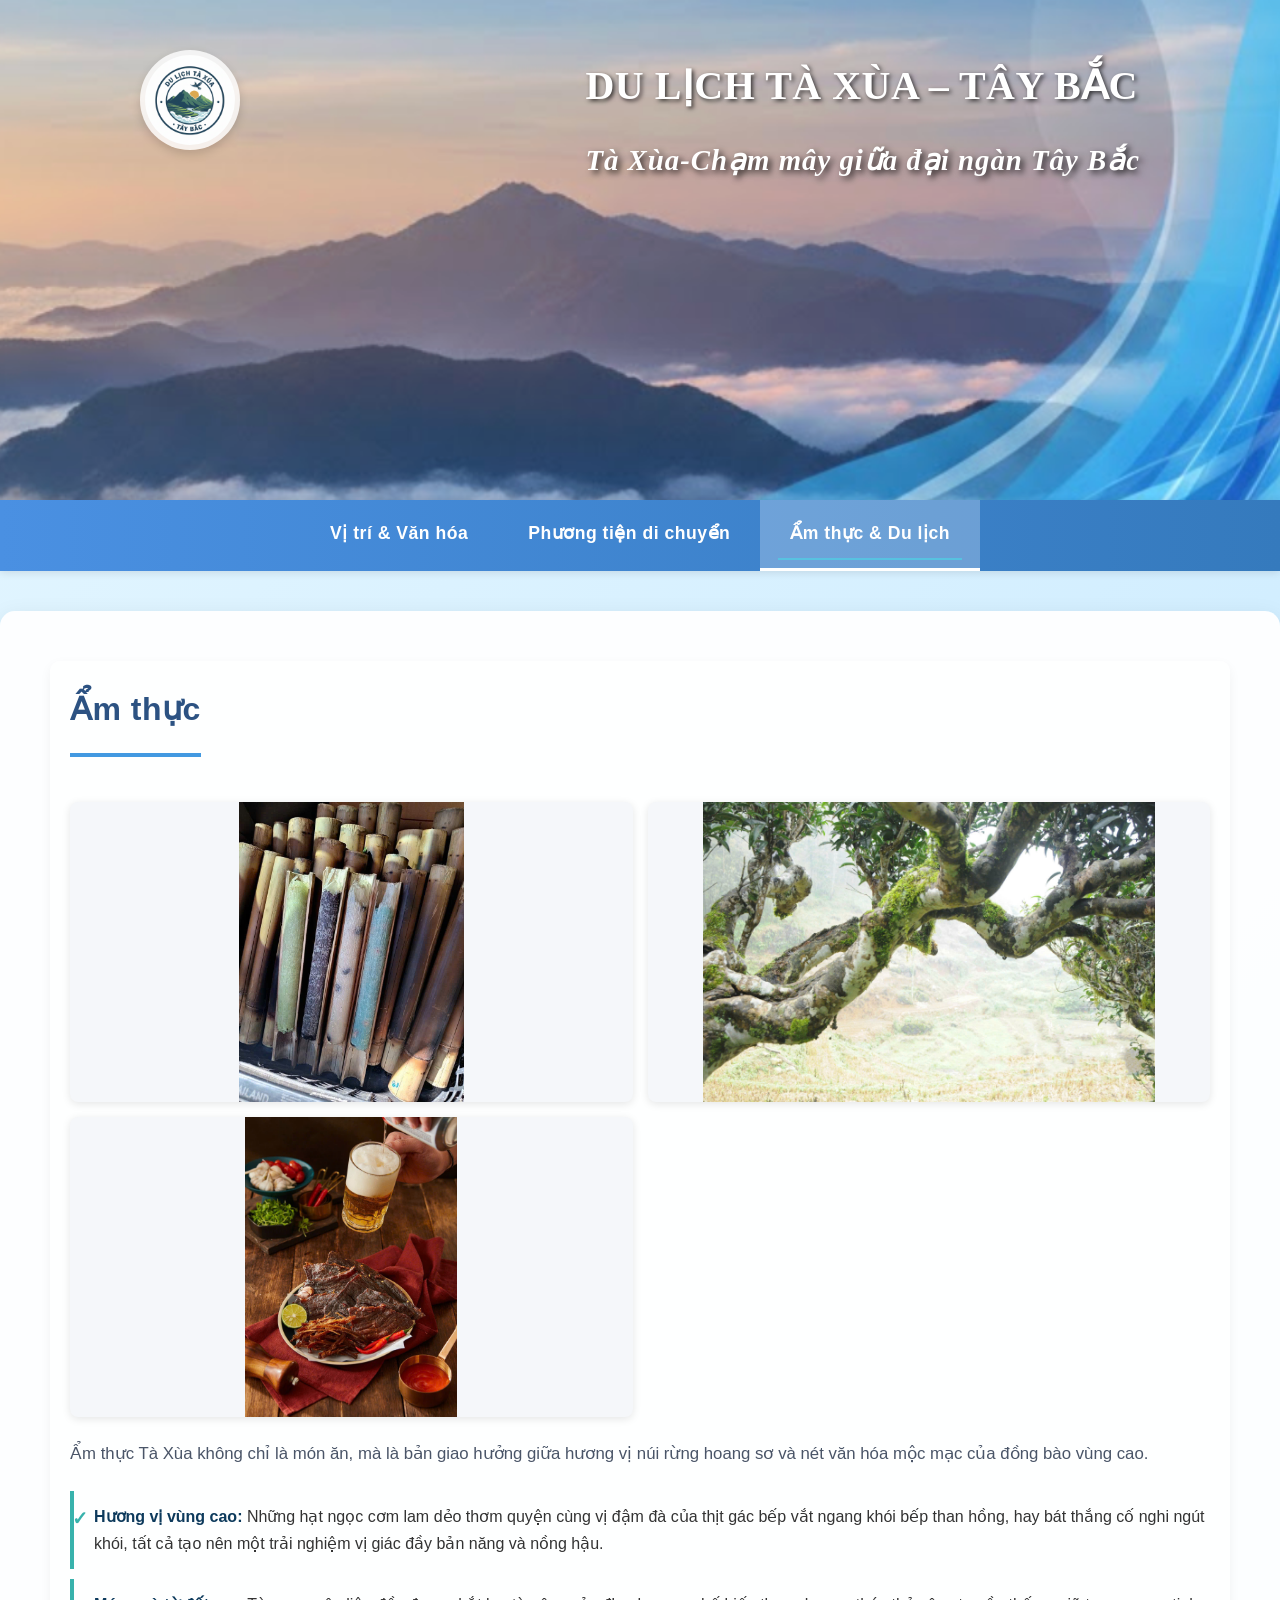
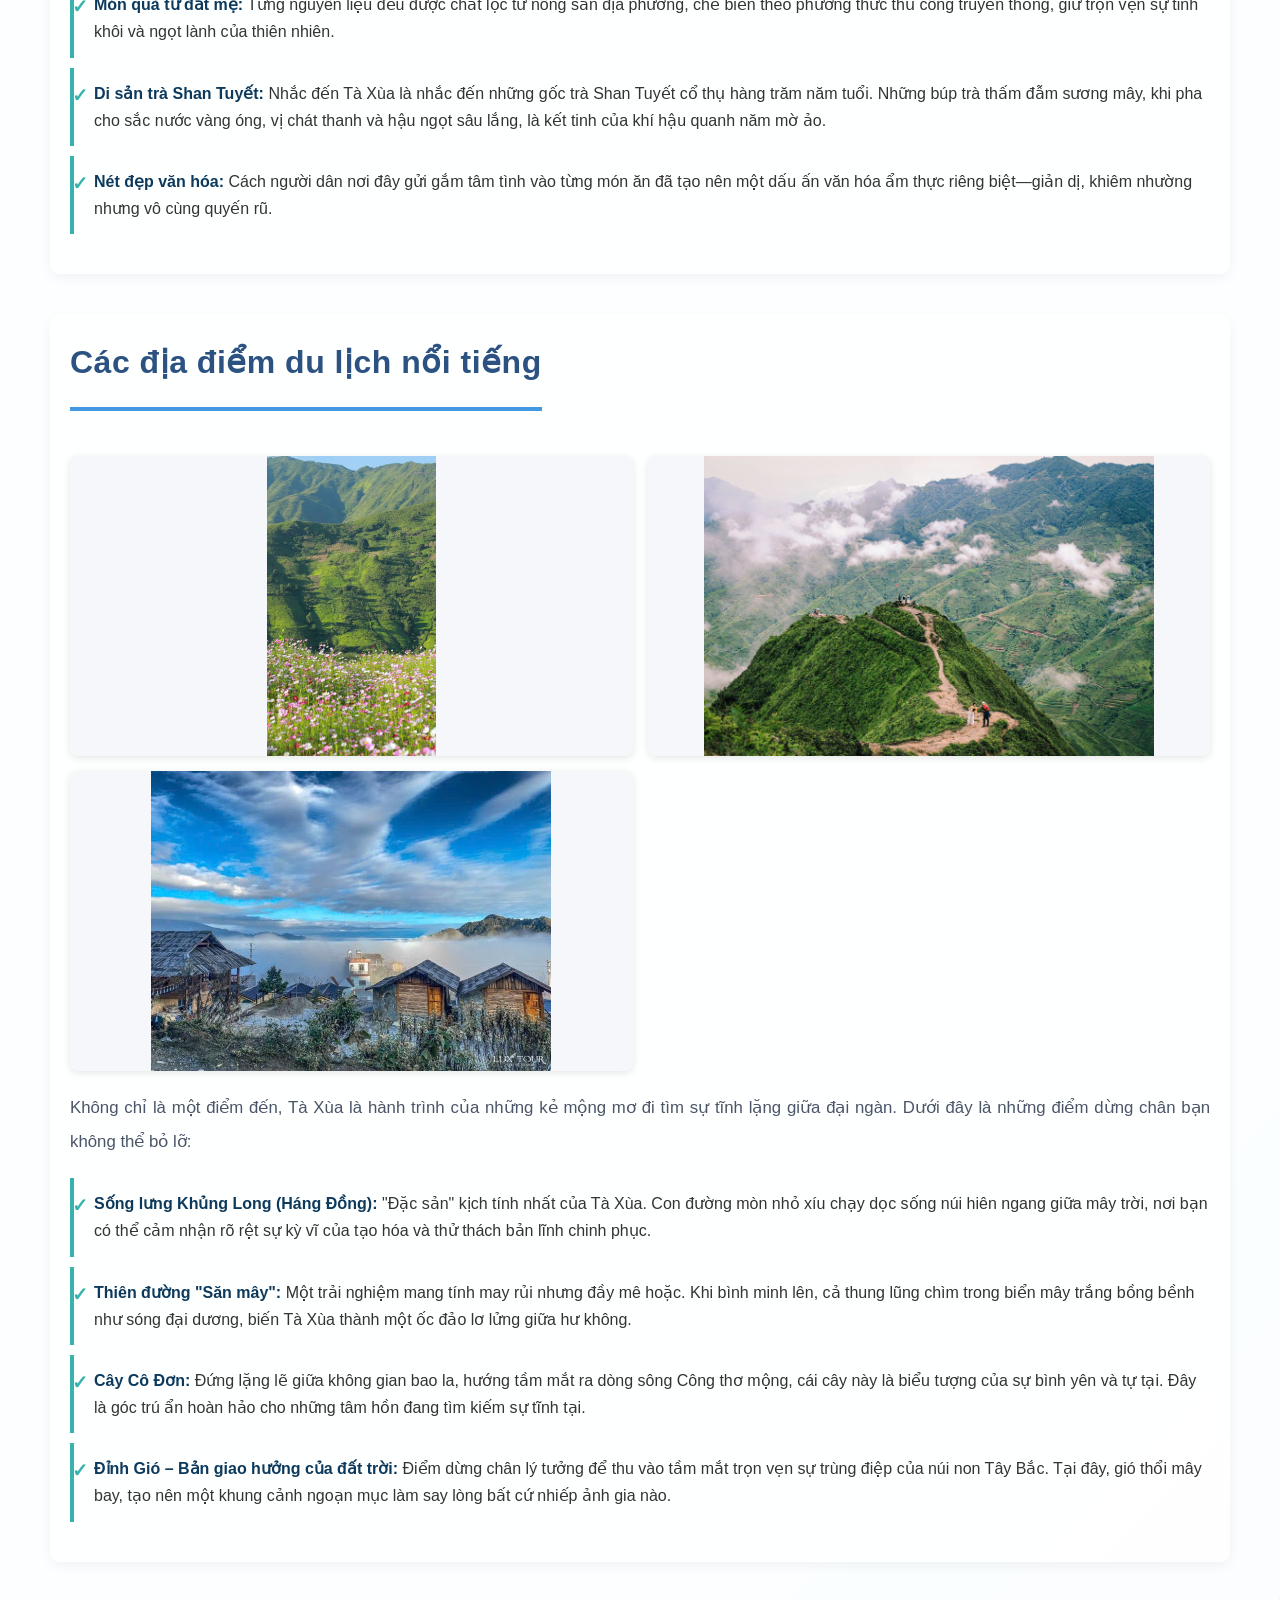
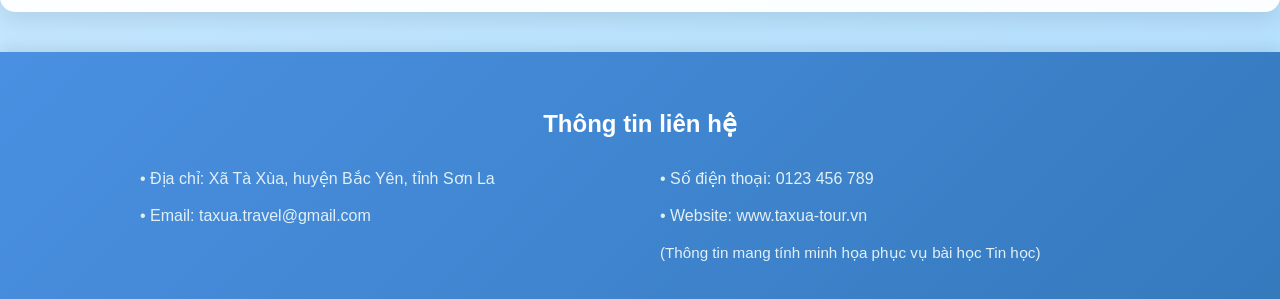
==== amthuc.html @ edf97ed2 "Initial commit" ====
<!DOCTYPE html>
<html lang="vi">
<head>
    <meta charset="UTF-8">
    <meta name="viewport" content="width=device-width, initial-scale=1.0">
    <title>Ẩm thực & Du lịch – Tà Xùa</title>
    <link rel="stylesheet" href="css/style.css">
</head>
<body>

<header>
    <div class="header-content">
        <div>
            <h1>Du Lịch Tà Xùa – Tây Bắc</h1>
            <p class="tagline">Tà Xùa-Chạm mây giữa đại ngàn Tây Bắc</p>
        </div>
        <img src="images/logoWeb.png" alt="Logo Tà Xùa" class="logo">
    </div>
</header>

<nav class="navbar">
    <div class="nav-container">
        <a href="index.html" class="nav-link">Vị trí & Văn hóa</a>
        <a href="dichuyen.html" class="nav-link">Phương tiện di chuyển</a>
        <a href="amthuc.html" class="nav-link active">Ẩm thực & Du lịch</a>
    </div>
</nav>

<main>
    <section class="section">
        <h2>Ẩm thực</h2>
        <div class="image-grid">
            <img src="images/amthuc1.jpg" alt="Món ăn truyền thống Tà Xùa">
            <img src="images/amthuc2.jpg" alt="Cơm lam và thịt gác bếp">
            <img src="images/amthuc3.jpg" alt="Trà Shan Tuyết cổ thụ">
        </div>
        <p>
            Ẩm thực Tà Xùa không chỉ là món ăn, mà là bản giao hưởng giữa hương vị núi rừng hoang sơ
            và nét văn hóa mộc mạc của đồng bào vùng cao.
        </p>
        <ul class="feature-list">
            <li><strong>Hương vị vùng cao:</strong> Những hạt ngọc cơm lam dẻo thơm quyện cùng vị đậm đà của thịt gác bếp vắt ngang khói bếp than hồng, hay bát thắng cố nghi ngút khói, tất cả tạo nên một trải nghiệm vị giác đầy bản năng và nồng hậu.</li>
            <li><strong>Món quà từ đất mẹ:</strong> Từng nguyên liệu đều được chắt lọc từ nông sản địa phương, chế biến theo phương thức thủ công truyền thống, giữ trọn vẹn sự tinh khôi và ngọt lành của thiên nhiên.</li>
            <li><strong>Di sản trà Shan Tuyết:</strong> Nhắc đến Tà Xùa là nhắc đến những gốc trà Shan Tuyết cổ thụ hàng trăm năm tuổi. Những búp trà thấm đẫm sương mây, khi pha cho sắc nước vàng óng, vị chát thanh và hậu ngọt sâu lắng, là kết tinh của khí hậu quanh năm mờ ảo.</li>
            <li><strong>Nét đẹp văn hóa:</strong> Cách người dân nơi đây gửi gắm tâm tình vào từng món ăn đã tạo nên một dấu ấn văn hóa ẩm thực riêng biệt—giản dị, khiêm nhường nhưng vô cùng quyến rũ.</li>
        </ul>
    </section>

    <section class="section">
        <h2>Các địa điểm du lịch nổi tiếng</h2>
        <div class="image-grid">
            <img src="images/diadiemdulich.jpg" alt="Địa điểm du lịch Tà Xùa">
            <img src="images/sanmay.jpg" alt="Biển mây Tà Xùa">
            <img src="images/dinhgio1.jpg" alt="Đỉnh Gió">
        </div>
        <p>
            Không chỉ là một điểm đến, Tà Xùa là hành trình của những kẻ mộng mơ đi tìm sự tĩnh lặng giữa đại ngàn.
            Dưới đây là những điểm dừng chân bạn không thể bỏ lỡ:
        </p>
        <ul class="feature-list">
            <li><strong>Sống lưng Khủng Long (Háng Đồng):</strong> "Đặc sản" kịch tính nhất của Tà Xùa. Con đường mòn nhỏ xíu chạy dọc sống núi hiên ngang giữa mây trời, nơi bạn có thể cảm nhận rõ rệt sự kỳ vĩ của tạo hóa và thử thách bản lĩnh chinh phục.</li>
            <li><strong>Thiên đường "Săn mây":</strong> Một trải nghiệm mang tính may rủi nhưng đầy mê hoặc. Khi bình minh lên, cả thung lũng chìm trong biển mây trắng bồng bềnh như sóng đại dương, biến Tà Xùa thành một ốc đảo lơ lửng giữa hư không.</li>
            <li><strong>Cây Cô Đơn:</strong> Đứng lặng lẽ giữa không gian bao la, hướng tầm mắt ra dòng sông Công thơ mộng, cái cây này là biểu tượng của sự bình yên và tự tại. Đây là góc trú ẩn hoàn hảo cho những tâm hồn đang tìm kiếm sự tĩnh tại.</li>
            <li><strong>Đỉnh Gió – Bản giao hưởng của đất trời:</strong> Điểm dừng chân lý tưởng để thu vào tầm mắt trọn vẹn sự trùng điệp của núi non Tây Bắc. Tại đây, gió thổi mây bay, tạo nên một khung cảnh ngoạn mục làm say lòng bất cứ nhiếp ảnh gia nào.</li>
        </ul>
    </section>
</main>

<footer>
    <h3>Thông tin liên hệ</h3>
    <div class="footer-content">
        <div class="footer-column">
            <ul>
                <li>• Địa chỉ: Xã Tà Xùa, huyện Bắc Yên, tỉnh Sơn La</li>
                <li>• Email: taxua.travel@gmail.com</li>
            </ul>
        </div>
        <div class="footer-column">
            <ul>
                <li>• Số điện thoại: 0123 456 789</li>
                <li>• Website: www.taxua-tour.vn</li>
            </ul>
            <p>(Thông tin mang tính minh họa phục vụ bài học Tin học)</p>
        </div>
    </div>
</footer>

<button id="back-to-top" title="Back to Top">↑</button>

<script>
    const backToTopButton = document.getElementById('back-to-top');

    window.addEventListener('scroll', () => {
        if (window.pageYOffset > 300) {
            backToTopButton.classList.add('show');
        } else {
            backToTopButton.classList.remove('show');
        }
    });

    backToTopButton.addEventListener('click', () => {
        window.scrollTo({
            top: 0,
            behavior: 'smooth'
        });
    });
</script>

</body>
</html>
---- css/style.css ----
* {
    margin: 0;
    padding: 0;
    box-sizing: border-box;
}

body {
    font-family: 'Segoe UI', Tahoma, Geneva, Verdana, sans-serif;
    line-height: 1.8;
    color: #2d3748; /* Darker for better contrast */
    background: linear-gradient(135deg, #e6f7ff 0%, #b3e0ff 100%); /* Lighter blue gradient */
    min-height: 100vh;
}

header {
    background: url('../images/background1.png');
    background-size: cover;
    background-position: center;
    background-repeat: no-repeat;
    color: white;
    padding: 50px 20px;
    text-align: center;
    box-shadow: 0 4px 15px rgba(0, 0, 0, 0.2);
    min-height: 500px;
}

.header-content {
    display: flex;
    align-items: center;
    justify-content: flex-end;
    gap: 20px;
    max-width: 1000px;
    margin: 0 auto;
    position: relative;
}

header .logo {
    position: absolute;
    top: 0;
    left: 0;
    width: 100px;
    height: 100px;
    border-radius: 50%;
    background: rgba(255, 255, 255, 0.8);
    padding: 5px;
    object-fit: contain;
    box-shadow: 0 4px 10px rgba(0, 0, 0, 0.15);
}

.header-content > div {
    text-align: left;
}

header h2 {
    font-size: 1.5em;
    font-weight: 600;
    margin-top: 15px;
    text-shadow: 1px 1px 3px rgba(0, 0, 0, 0.7);
    font-family: 'Georgia', serif;
}

header h1 {
    font-size: 2.5em;
    font-weight: 700;
    margin-bottom: 8px;
    letter-spacing: 0.5px;
    text-shadow: 2px 2px 4px rgba(0, 0, 0, 0.7);
    font-family: 'Georgia', serif;
    text-transform: uppercase;
}

.tagline {
    font-size: 1.8em;
    font-style: italic;
    opacity: 1;
    color: #ffffff;
    font-weight: 600;
    text-shadow: 3px 3px 6px rgba(0, 0, 0, 0.8);
    letter-spacing: 1px;
    margin-top: 10px;
    font-family: 'Georgia', serif;
}

.navbar {
    background: linear-gradient(90deg, #4a90e2 0%, #357abd 100%); /* Bright blue gradient */
    padding: 0;
    box-shadow: 0 2px 8px rgba(0, 0, 0, 0.1);
    position: sticky;
    top: 0;
    z-index: 100;
}

.nav-container {
    display: flex;
    justify-content: center;
    max-width: 1000px;
    margin: 0 auto;
    flex-wrap: wrap;
}

.nav-link {
    color: #ffffff; /* Pure white for clarity */
    padding: 18px 30px;
    text-decoration: none;
    font-weight: 600; /* Bolder font */
    font-size: 1.1em;
    transition: all 0.3s ease;
    border-bottom: 3px solid transparent;
    display: inline-block;
    position: relative;
    letter-spacing: 0.5px; /* Slight spacing */
}

.nav-link:hover {
    background-color: rgba(255, 255, 255, 0.2);
    border-bottom-color: #ffffff;
    transform: translateY(-3px);
    color: #ffffff;
}

.nav-link.active {
    background-color: rgba(255, 255, 255, 0.25);
    border-bottom-color: #ffffff;
    font-weight: 700;
    color: #ffffff;
}

.nav-link::after {
    content: "";
    position: absolute;
    left: 18px;
    right: 18px;
    bottom: 8px;
    height: 2px;
    background: rgba(79, 209, 229, 0.7);
    transform: scaleX(0);
    transform-origin: center;
    transition: transform 0.3s ease;
}

.nav-link:hover::after,
.nav-link.active::after {
    transform: scaleX(1);
}

main {
    padding: 50px 50px;
    max-width: 100%; /* Full width */
    margin: 0 auto;
    background: rgba(255, 255, 255, 0.95); /* Semi-transparent white */
    border-radius: 15px;
    box-shadow: 0 8px 25px rgba(0, 0, 0, 0.1);
    margin-top: 40px;
    margin-bottom: 40px;
}

.section {
    margin-bottom: 40px;
    background: rgba(255, 255, 255, 0.8);
    padding: 20px;
    border-radius: 10px;
    box-shadow: 0 4px 12px rgba(0, 0, 0, 0.05);
}

.section:last-child {
    margin-bottom: 0;
}

.hero-nav p {
    margin-bottom: 18px;
}

.cta-buttons {
    display: flex;
    gap: 14px;
    flex-wrap: wrap;
}

.btn {
    display: inline-flex;
    align-items: center;
    justify-content: center;
    padding: 12px 20px;
    border-radius: 999px;
    font-weight: 600;
    text-decoration: none;
    transition: all 0.25s ease;
    box-shadow: 0 6px 16px rgba(0, 0, 0, 0.1);
}

.btn-primary {
    color: #ffffff;
    background: linear-gradient(135deg, #1e4d6b 0%, #38b2ac 100%);
}

.btn-secondary {
    color: #1e4d6b;
    background: #e6fffb;
    border: 1px solid #9ae6b4;
}

.btn:hover {
    transform: translateY(-2px);
    box-shadow: 0 10px 20px rgba(56, 178, 172, 0.2);
}

h2 {
    color: #2c5282; /* Darker blue */
    font-size: 2em;
    margin-bottom: 25px;
    padding-bottom: 15px;
    border-bottom: 4px solid #4299e1; /* Bright blue */
    display: inline-block;
    font-weight: 700; /* Bolder */
    letter-spacing: 0.5px;
}

h3 {
    color: #2c7a7b;
    font-size: 1.3em;
    margin-top: 20px;
    margin-bottom: 12px;
    font-weight: 600;
}

p {
    margin-bottom: 18px;
    text-align: justify;
    color: #4a5568; /* Darker gray for readability */
    line-height: 2;
    font-size: 1.05em;
}

.feature-list {
    list-style: none;
    padding: 0;
    margin: 20px 0;
}

.feature-list li {
    padding: 12px 0 12px 30px;
    position: relative;
    color: #333;
    line-height: 1.7;
    margin-bottom: 10px;
    border-left: 4px solid #38b2ac;
    padding-left: 20px;
}

.feature-list li:before {
    content: "✓";
    position: absolute;
    left: -2px;
    color: #38b2ac;
    font-weight: bold;
    font-size: 1.2em;
}

.card {
    background: linear-gradient(135deg, #f5f7fa 0%, #e9ecf1 100%);
    padding: 25px;
    border-radius: 8px;
    margin-bottom: 20px;
    border-left: 5px solid #38b2ac;
    box-shadow: 0 2px 8px rgba(0, 0, 0, 0.05);
    transition: all 0.3s ease;
}

.card:hover {
    box-shadow: 0 4px 12px rgba(56, 178, 172, 0.15);
    transform: translateY(-2px);
}

.card h3 {
    color: #1e4d6b;
    margin-top: 0;
}

.card.alert {
    border-left-color: #f56565;
    background: linear-gradient(135deg, #fff5f5 0%, #fed7d7 100%);
}

.card.alert h3 {
    color: #c53030;
}

strong {
    color: #0d3a5c;
    font-weight: 700;
}

footer {
    background: linear-gradient(135deg, #4a90e2 0%, #357abd 100%);
    color: white;
    text-align: center;
    padding: 30px 20px;
    margin-top: 0;
    box-shadow: 0 -4px 15px rgba(0, 0, 0, 0.1);
}

.footer-content {
    max-width: 1000px;
    margin: 0 auto;
    display: grid;
    grid-template-columns: 1fr 1fr;
    gap: 40px;
    align-items: start;
}

footer p {
    color: #e2f0f5;
    margin-bottom: 8px;
    font-size: 0.95em;
}

footer p:last-child {
    margin-bottom: 0;
    font-weight: 500;
}

footer h3 {
    color: #ffffff;
    font-size: 1.5em;
    margin-bottom: 20px;
    font-weight: 600;
    text-align: center;
}

footer ul {
    list-style: none;
    padding: 0;
    margin: 0;
}

footer li {
    color: #e2f0f5;
    margin-bottom: 8px;
    font-size: 1em;
    text-align: left;
}

.footer-column {
    text-align: left;
}

#back-to-top {
    position: fixed;
    bottom: 20px;
    right: 20px;
    width: 50px;
    height: 50px;
    background: #4a90e2;
    color: white;
    border: none;
    border-radius: 50%;
    font-size: 20px;
    cursor: pointer;
    opacity: 0;
    visibility: hidden;
    transition: all 0.3s ease;
    z-index: 1000;
    box-shadow: 0 4px 10px rgba(0, 0, 0, 0.3);
}

#back-to-top.show {
    opacity: 1;
    visibility: visible;
}

#back-to-top:hover {
    background: #357abd;
    transform: translateY(-2px);
}

/* Image Styles */
.section-image {
    width: 100%;
    max-width: 600px;
    height: auto;
    border-radius: 8px;
    box-shadow: 0 4px 12px rgba(0, 0, 0, 0.1);
    margin: 20px auto;
    display: block;
}

.image-grid {
    display: grid;
    grid-template-columns: repeat(auto-fit, minmax(400px, 1fr));
    gap: 15px;
    margin: 20px 0;
    width: 100%;
}

.image-grid img {
    width: 100%;
    height: 300px;
    object-fit: contain;
    background: #f5f7fa;
    border-radius: 8px;
    box-shadow: 0 2px 8px rgba(0, 0, 0, 0.1);
    transition: transform 0.3s ease;
}

.image-grid img:hover {
    transform: scale(1.05);
}

/* Slideshow Styles */
.slideshow-container {
    position: relative;
    width: 100%;
    max-width: 600px;
    margin: 20px auto;
    overflow: hidden;
    border-radius: 8px;
    box-shadow: 0 4px 12px rgba(0, 0, 0, 0.1);
}

.slideshow {
    display: flex;
    width: 300%; /* 3 images */
    animation: slide 12s infinite;
}

.slideshow img {
    width: 33.333%; /* 1/3 for 3 images */
    height: 300px;
    object-fit: contain; /* Full image, no crop */
    background: #f5f7fa; /* Background for spacing */
    flex-shrink: 0;
}

.slideshow-4 {
    width: 400%; /* 4 images */
    animation: slide4 16s infinite;
}

.slideshow-4 img {
    width: 25%; /* 1/4 for 4 images */
    height: 300px;
    object-fit: contain; /* Full image, no crop */
    background: #f5f7fa; /* Background for spacing */
    flex-shrink: 0;
}

@keyframes slide4 {
    0% { transform: translateX(0); }
    25% { transform: translateX(-25%); }
    50% { transform: translateX(-50%); }
    75% { transform: translateX(-75%); }
    100% { transform: translateX(0); }
}

@keyframes slide {
    0% { transform: translateX(0); }
    33% { transform: translateX(-33.333%); }
    66% { transform: translateX(-66.666%); }
    100% { transform: translateX(0); }
}

.slideshow-container:hover .slideshow {
    animation-play-state: paused;
}

/* Navigation Buttons */
.slideshow-container .prev, .slideshow-container .next {
    position: absolute;
    top: 50%;
    transform: translateY(-50%);
    background: rgba(0, 0, 0, 0.5);
    color: white;
    border: none;
    padding: 10px;
    cursor: pointer;
    border-radius: 50%;
    font-size: 18px;
    z-index: 10;
    transition: background 0.3s;
}

.slideshow-container .prev:hover, .slideshow-container .next:hover {
    background: rgba(0, 0, 0, 0.8);
}

.slideshow-container .prev {
    left: 10px;
}

.slideshow-container .next {
    right: 10px;
}

/* Responsive Design */
@media (max-width: 768px) {
    .header-content {
        flex-direction: column;
        gap: 15px;
    }

    header h1 {
        font-size: 1.6em;
    }

    .nav-link {
        padding: 12px 15px;
        font-size: 0.9em;
    }

    .cta-buttons {
        flex-direction: column;
        align-items: stretch;
    }

    .btn {
        width: 100%;
    }

    main {
        padding: 25px 15px;
    }

    h2 {
        font-size: 1.5em;
    }

    h3 {
        font-size: 1.1em;
    }

    .card {
        padding: 20px;
    }
}

@media (max-width: 768px) {
    .slideshow-container {
        max-width: 100%;
    }

    .image-grid {
        grid-template-columns: 1fr;
    }

    .image-grid img {
        height: 250px;
    }

    .slideshow img,
    .slideshow-4 img {
        height: 200px;
    }

    .slideshow-container .prev, .slideshow-container .next {
        padding: 8px;
        font-size: 14px;
    }
}
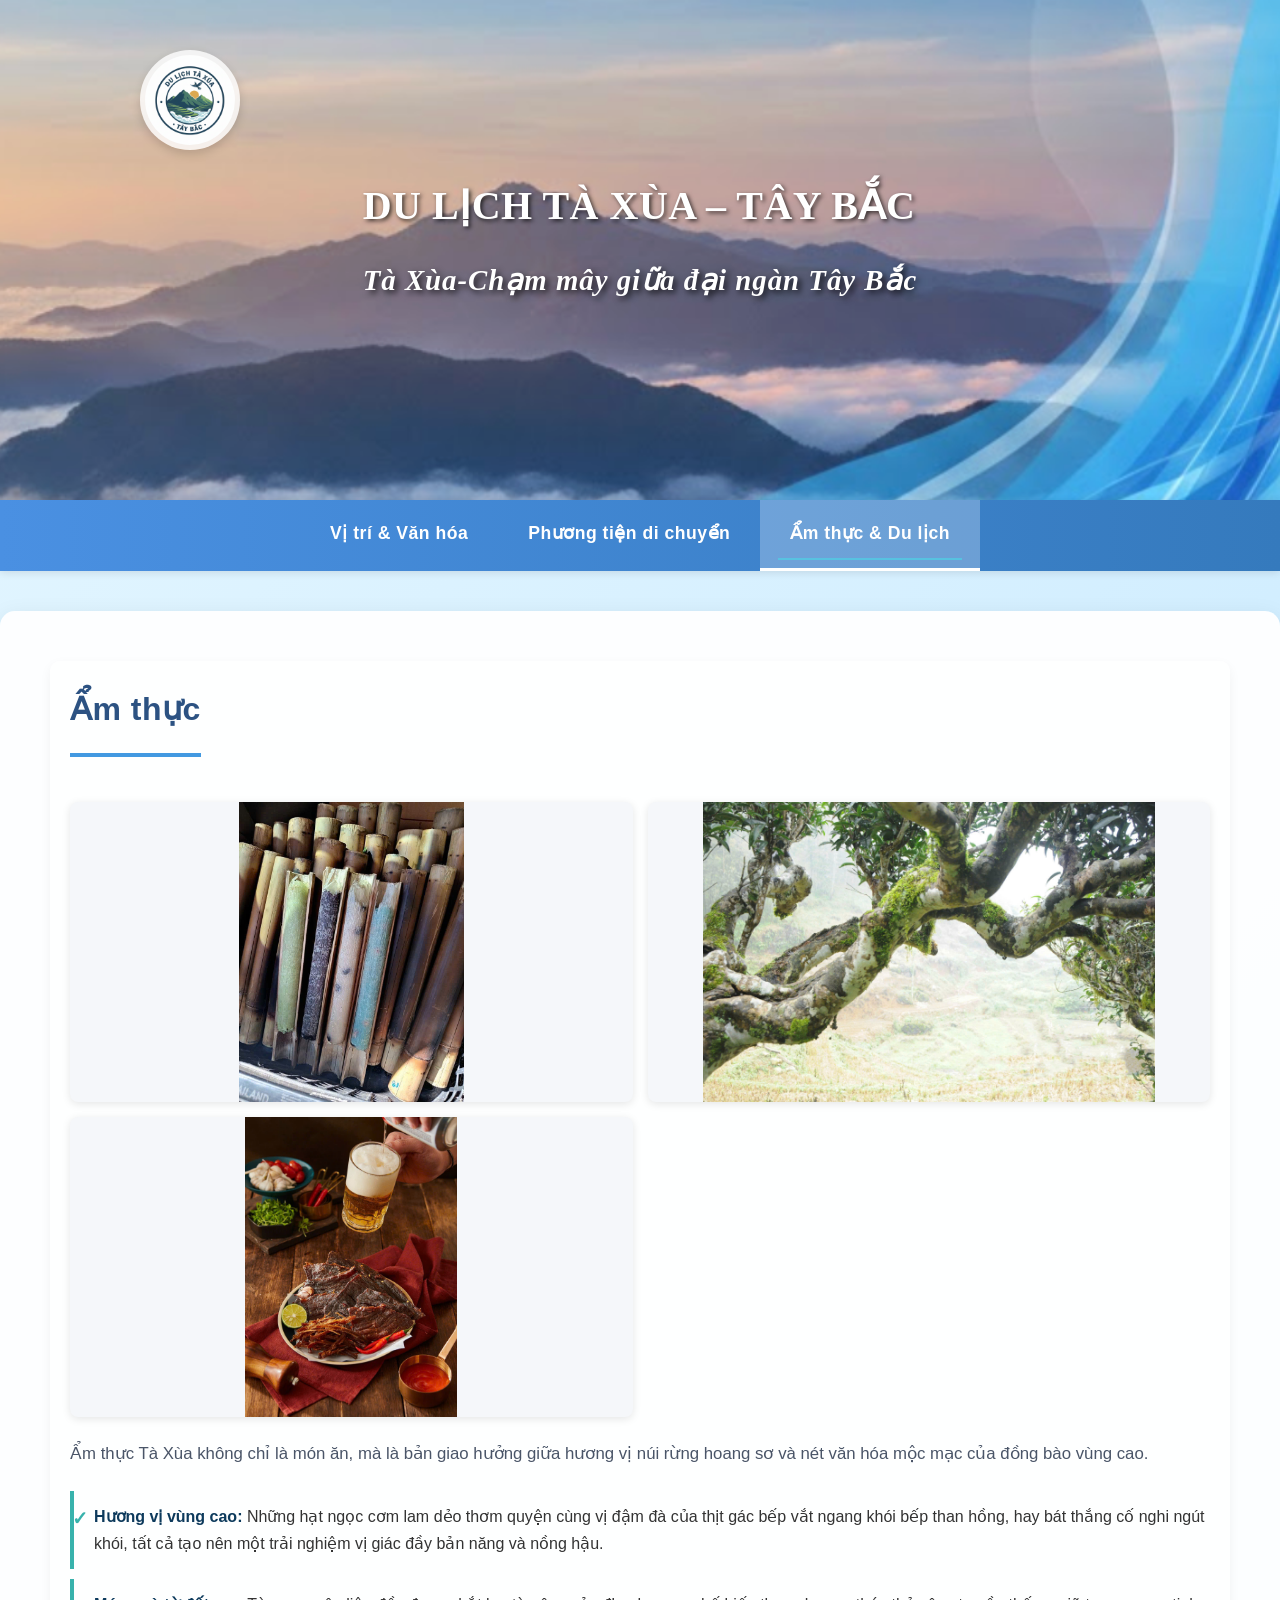
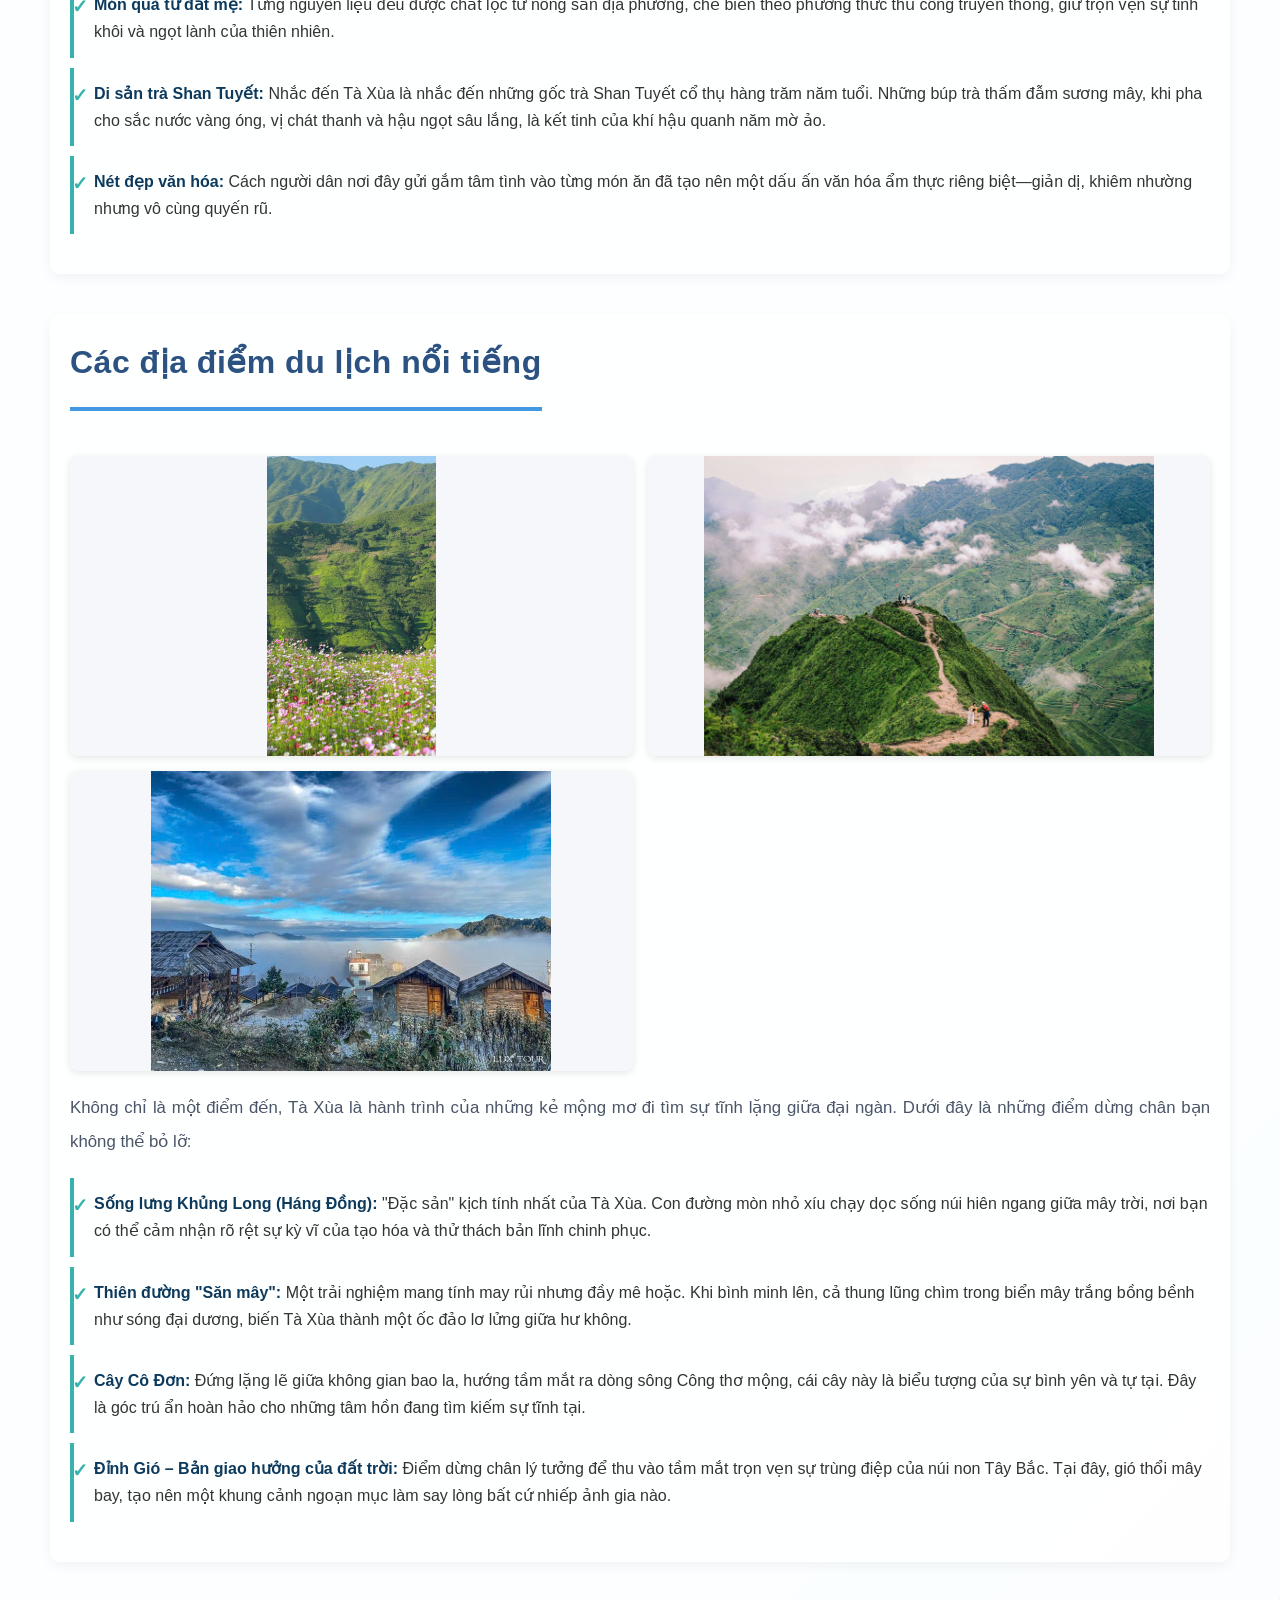
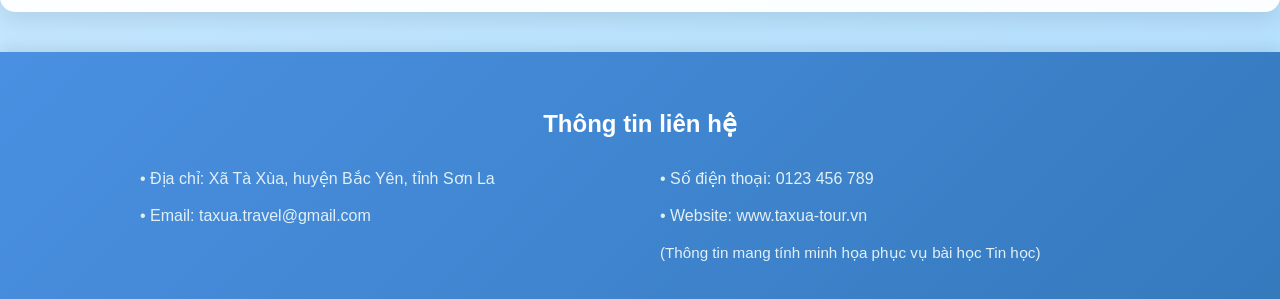
==== commit ab52eb5c: "Update layout and responsive styles" ====
--- a/amthuc.html
+++ b/amthuc.html
@@ -10,11 +10,12 @@
 
 <header>
     <div class="header-content">
+        <img src="images/logoWeb.png" alt="Logo Tà Xùa" class="logo">
         <div>
             <h1>Du Lịch Tà Xùa – Tây Bắc</h1>
             <p class="tagline">Tà Xùa-Chạm mây giữa đại ngàn Tây Bắc</p>
         </div>
-        <img src="images/logoWeb.png" alt="Logo Tà Xùa" class="logo">
+        
     </div>
 </header>
 
--- a/css/style.css
+++ b/css/style.css
@@ -27,7 +27,8 @@
 .header-content {
     display: flex;
     align-items: center;
-    justify-content: flex-end;
+    justify-content: center;
+    flex-direction: column;
     gap: 20px;
     max-width: 1000px;
     margin: 0 auto;
@@ -35,9 +36,7 @@
 }
 
 header .logo {
-    position: absolute;
-    top: 0;
-    left: 0;
+    position: static;
     width: 100px;
     height: 100px;
     border-radius: 50%;
@@ -45,6 +44,7 @@
     padding: 5px;
     object-fit: contain;
     box-shadow: 0 4px 10px rgba(0, 0, 0, 0.15);
+    align-self: flex-start;
 }
 
 .header-content > div {
@@ -498,13 +498,33 @@
         gap: 15px;
     }
 
+    header {
+        padding: 30px 15px;
+        min-height: 360px;
+    }
+
+    header .logo {
+        width: 70px;
+        height: 70px;
+        top: 10px;
+        left: 10px;
+    }
+
+    .header-content > div {
+        text-align: center;
+    }
+
     header h1 {
-        font-size: 1.6em;
+        font-size: 1.4em;
+    }
+
+    .tagline {
+        font-size: 1.05em;
     }
 
     .nav-link {
         padding: 12px 15px;
-        font-size: 0.9em;
+        font-size: 0.85em;
     }
 
     .cta-buttons {
@@ -521,15 +541,42 @@
     }
 
     h2 {
-        font-size: 1.5em;
+        font-size: 1.3em;
     }
 
     h3 {
-        font-size: 1.1em;
+        font-size: 1em;
+    }
+
+    p,
+    li {
+        font-size: 0.95em;
+    }
+
+    strong {
+        font-size: 1em;
     }
 
     .card {
         padding: 20px;
+    }
+
+    .footer-content {
+        grid-template-columns: 1fr;
+        gap: 20px;
+    }
+
+    footer li,
+    .footer-column {
+        text-align: center;
+    }
+
+    #back-to-top {
+        width: 44px;
+        height: 44px;
+        bottom: 16px;
+        right: 16px;
+        font-size: 18px;
     }
 }
 
